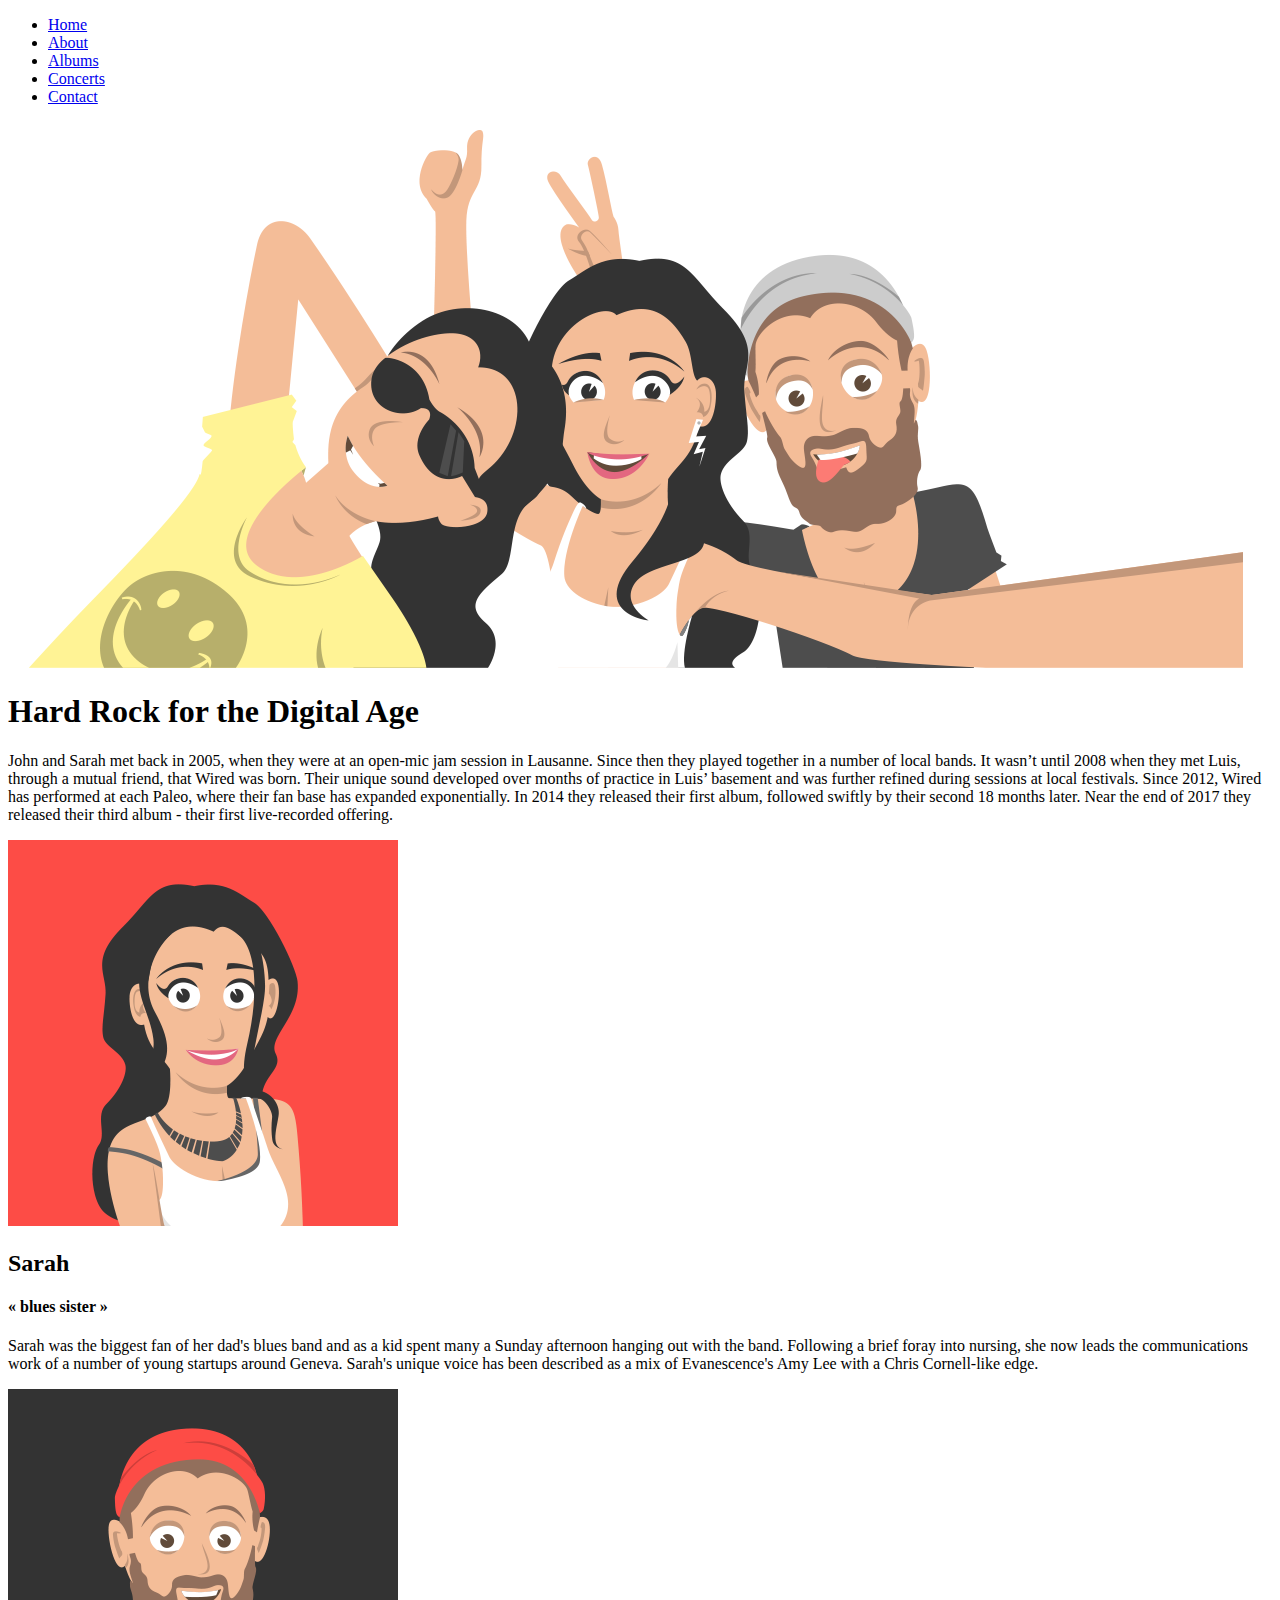
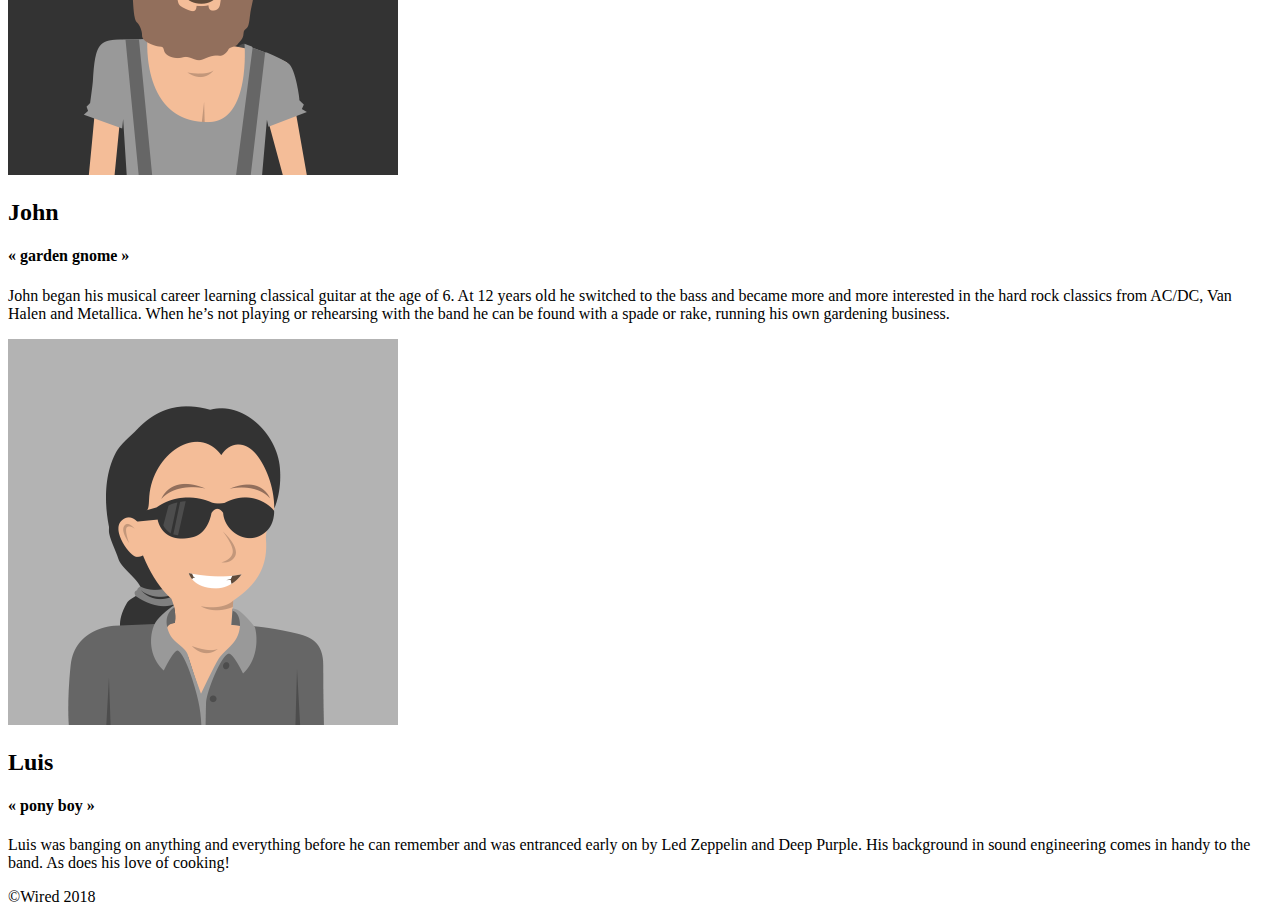
==== about.html @ 7ee89bf9 "all the files at the end of my html course and exercise" ====
<!DOCTYPE html>
<html>
  <head>
    <meta charset="utf-8">
    <title>Wired - About</title>
  </head>
  <body>
    <header>

      <nav>
        <ul>
          <li><a href="index.html">Home</a></li>
          <li><a href="about.html">About</a></li>
          <li><a href="albums.html">Albums</a></li>
          <li><a href="concerts.html">Concerts</a></li>
          <li><a href="contact.html">Contact</a></li>
        </ul>
      </nav>

    </header>

    <div>
        <img src="./images/banner_about.png" alt="The Band Wired"></img>
    </div>

    <div>
      <h1>Hard Rock for the Digital Age</h1>
      <p>John and Sarah met back in 2005, when they were at an open-mic jam session in Lausanne. Since then they played together in a number of local bands. It wasn’t until 2008 when they met Luis, through a mutual friend, that Wired was born. Their unique sound developed over months of practice in Luis’ basement and was further refined during sessions at local festivals. Since 2012, Wired has performed at each Paleo, where their fan base has expanded exponentially. In 2014 they released their first album, followed swiftly by their second 18 months later. Near the end of 2017 they released their third album - their first live-recorded offering.</p>
    </div>
    <div class="">
      <div>
        <img src="./images/sarah.png" alt="Sarah photo"></img>
        <h2>Sarah</h2>
        <h4>« blues sister »</h4>
        <p>Sarah was the biggest fan of her dad's blues band and as a kid spent many a Sunday afternoon hanging out with the band. Following a brief foray into nursing, she now leads the communications work of a number of young startups around Geneva. Sarah's unique voice has been described as a mix of Evanescence's Amy Lee with a Chris Cornell-like edge.</p>
      </div>

      <div>
        <img src="./images/john.png" alt="John photo"></img>
        <h2>John</h2>
        <h4>« garden gnome »</h4>
        <p>John began his musical career learning classical guitar at the age of 6. At 12 years old he switched to the bass and became more and more interested in the hard rock classics from AC/DC, Van Halen and Metallica. When he’s not playing or rehearsing with the band he can be found with a spade or rake, running his own gardening business.</p>
      </div>

      <div>
        <img src="./images/luis.png" alt="Luis photo"></img>
        <h2>Luis</h2>
        <h4>« pony boy »</h4>
        <p>Luis was banging on anything and everything before he can remember and was entranced early on by Led Zeppelin and Deep Purple. His background in sound engineering comes in handy to the band. As does his love of cooking!</p>
      </div>
    </div>

    <footer>
        	&copy;Wired 2018
    </footer>

  </body>
</html>
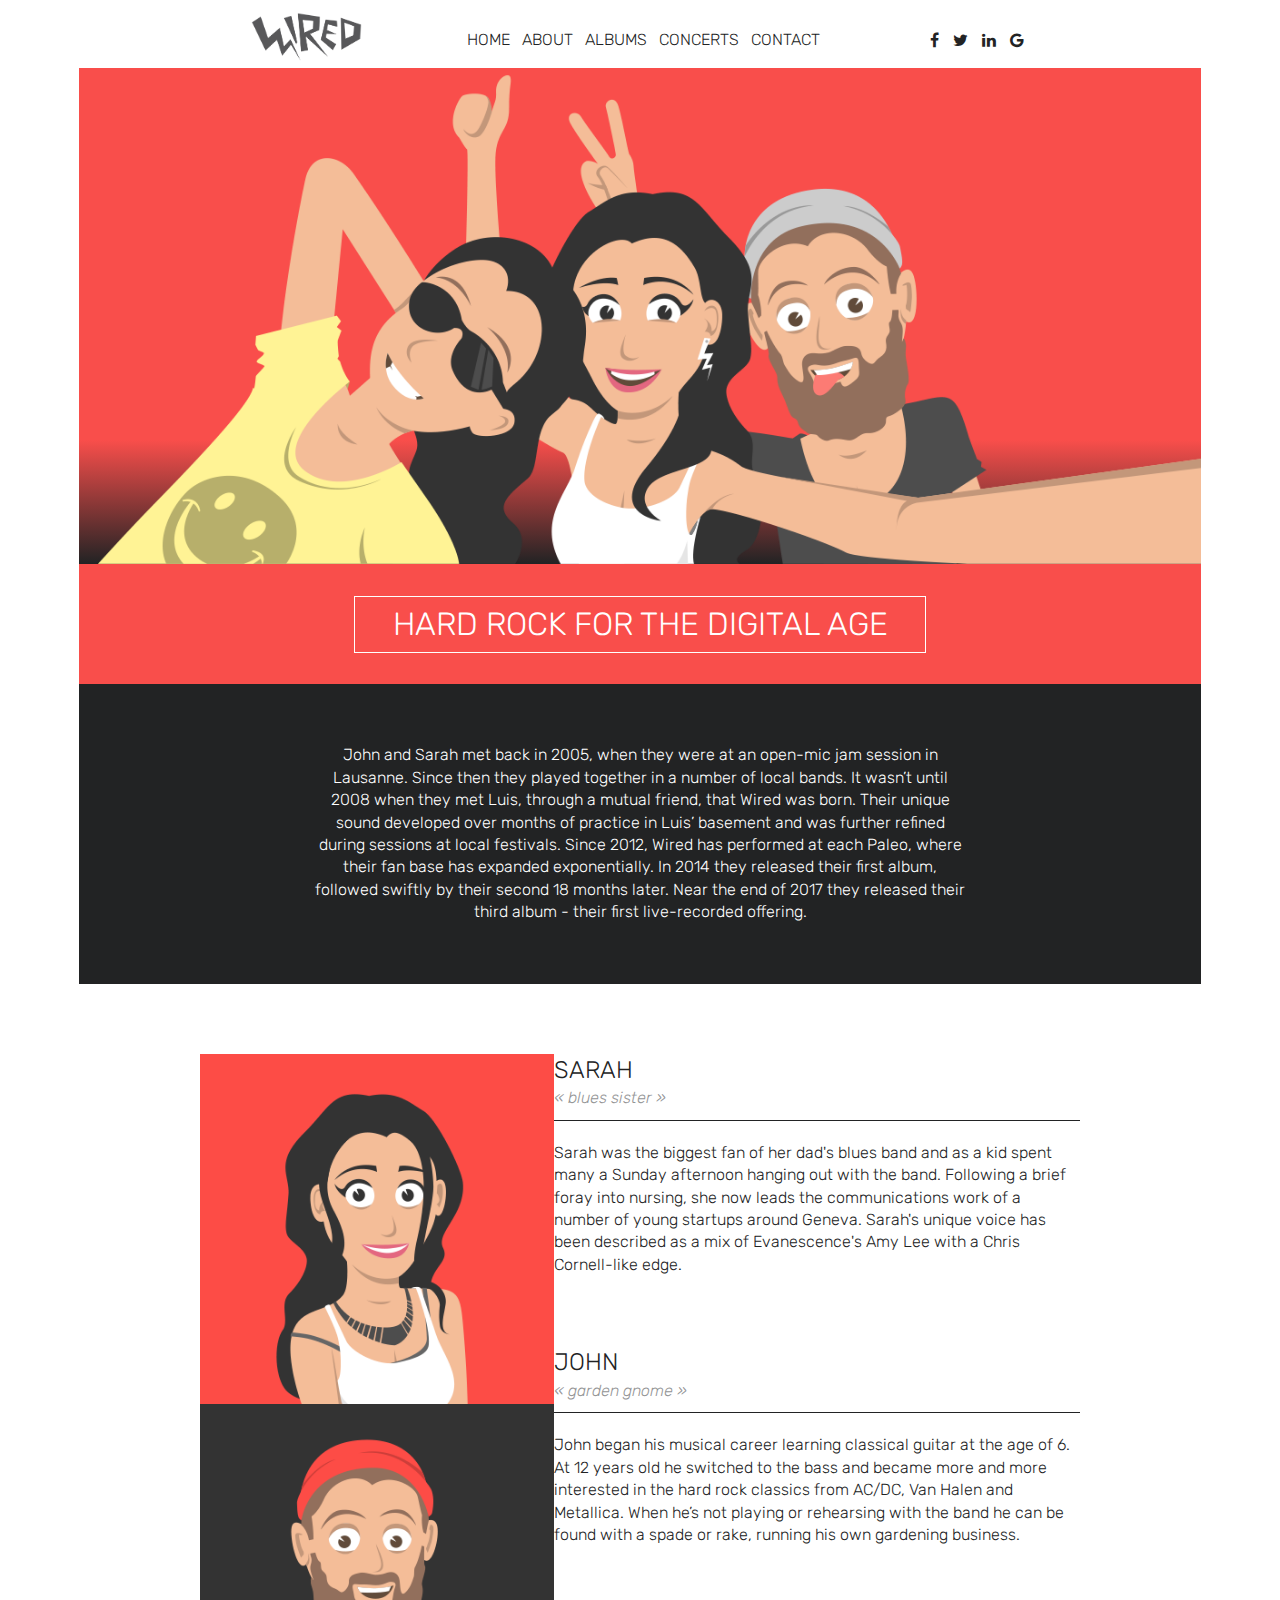
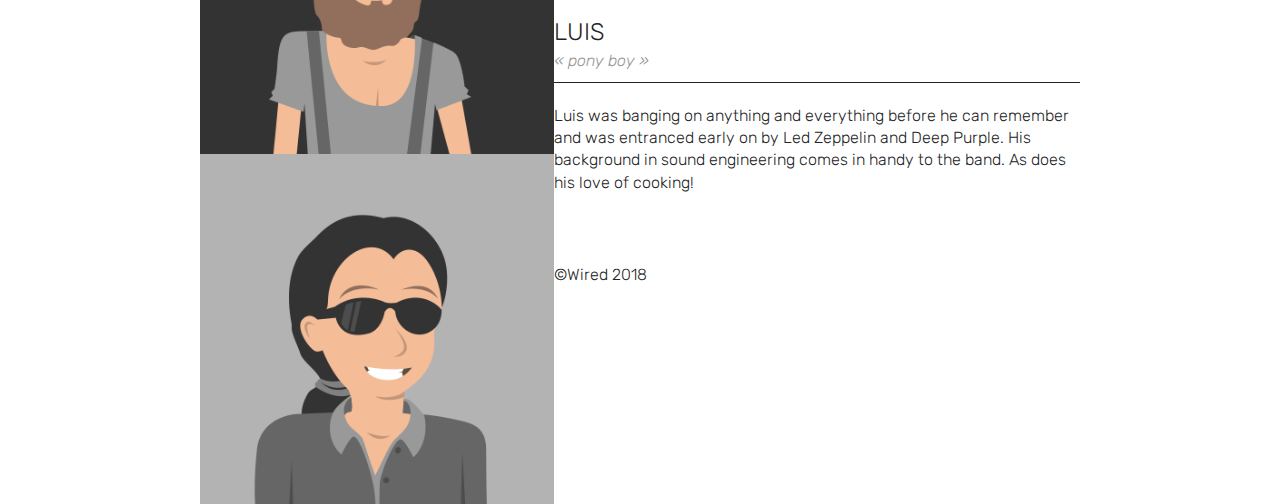
==== commit 35bc0ac5: "working on the about page ongoing" ====
--- a/about.html
+++ b/about.html
@@ -2,10 +2,18 @@
 <html>
   <head>
     <meta charset="utf-8">
+    <link rel="stylesheet" href="https://cdnjs.cloudflare.com/ajax/libs/font-awesome/4.7.0/css/font-awesome.min.css">
+    <link href="https://fonts.googleapis.com/css?family=Rubik&display=swap" rel="stylesheet">
+    <link rel="stylesheet" href="style/components.css">
+    <link rel="stylesheet" href="style/theme.css">
     <title>Wired - About</title>
   </head>
   <body>
     <header>
+
+      <div class="logo-container">
+        <img src="images/logo.png" alt="Wired logo">
+      </div>
 
       <nav>
         <ul>
@@ -17,17 +25,31 @@
         </ul>
       </nav>
 
+      <div class="icons-container">
+        <a href="#" class="fa fa-facebook"></a>
+        <a href="#" class="fa fa-twitter"></a>
+        <a href="#" class="fa fa-linkedin"></a>
+        <a href="#" class="fa fa-google"></a>
+      </div>
+
     </header>
 
-    <div>
-        <img src="./images/banner_about.png" alt="The Band Wired"></img>
+    <div class="about-banner-part">
+      <div class="banner-about">
+          <img src="./images/banner_about.png" alt="The Band Wired"></img>
+      </div>
+
+
+      <div class="h1-about">
+        <h1>Hard Rock for the Digital Age</h1>
+      </div>
+
+      <div class="p-about">
+        <p>John and Sarah met back in 2005, when they were at an open-mic jam session in Lausanne. Since then they played together in a number of local bands. It wasn’t until 2008 when they met Luis, through a mutual friend, that Wired was born. Their unique sound developed over months of practice in Luis’ basement and was further refined during sessions at local festivals. Since 2012, Wired has performed at each Paleo, where their fan base has expanded exponentially. In 2014 they released their first album, followed swiftly by their second 18 months later. Near the end of 2017 they released their third album - their first live-recorded offering.</p>
+      </div>
     </div>
 
-    <div>
-      <h1>Hard Rock for the Digital Age</h1>
-      <p>John and Sarah met back in 2005, when they were at an open-mic jam session in Lausanne. Since then they played together in a number of local bands. It wasn’t until 2008 when they met Luis, through a mutual friend, that Wired was born. Their unique sound developed over months of practice in Luis’ basement and was further refined during sessions at local festivals. Since 2012, Wired has performed at each Paleo, where their fan base has expanded exponentially. In 2014 they released their first album, followed swiftly by their second 18 months later. Near the end of 2017 they released their third album - their first live-recorded offering.</p>
-    </div>
-    <div class="">
+    <div class="bio">
       <div>
         <img src="./images/sarah.png" alt="Sarah photo"></img>
         <h2>Sarah</h2>
@@ -35,14 +57,14 @@
         <p>Sarah was the biggest fan of her dad's blues band and as a kid spent many a Sunday afternoon hanging out with the band. Following a brief foray into nursing, she now leads the communications work of a number of young startups around Geneva. Sarah's unique voice has been described as a mix of Evanescence's Amy Lee with a Chris Cornell-like edge.</p>
       </div>
 
-      <div>
+      <div class="bio">
         <img src="./images/john.png" alt="John photo"></img>
-        <h2>John</h2>
-        <h4>« garden gnome »</h4>
-        <p>John began his musical career learning classical guitar at the age of 6. At 12 years old he switched to the bass and became more and more interested in the hard rock classics from AC/DC, Van Halen and Metallica. When he’s not playing or rehearsing with the band he can be found with a spade or rake, running his own gardening business.</p>
+          <h2>John</h2>
+          <h4>« garden gnome »</h4>
+          <p>John began his musical career learning classical guitar at the age of 6. At 12 years old he switched to the bass and became more and more interested in the hard rock classics from AC/DC, Van Halen and Metallica. When he’s not playing or rehearsing with the band he can be found with a spade or rake, running his own gardening business.</p>
       </div>
 
-      <div>
+      <div class="bio">
         <img src="./images/luis.png" alt="Luis photo"></img>
         <h2>Luis</h2>
         <h4>« pony boy »</h4>
--- a/style/components.css
+++ b/style/components.css
@@ -0,0 +1,102 @@
+/****************************************
+ * Write your code in the sections below!
+ ****************************************/
+
+/* header styles */
+
+header {
+    display: flex;
+    max-width: 880px;
+    width: 100%;
+    margin: 12px auto 0;
+}
+
+header ul {
+    list-style: none;
+    padding: 0;
+}
+
+header ul li {
+    display: inline-block;
+    margin: 0 4px;
+}
+
+.logo-container {
+  margin: auto;
+}
+
+.logo-container img {
+  height: 50px;
+}
+
+.icons-container {
+  margin: auto;
+}
+
+.icons-container a {
+  padding: 5px;
+}
+
+nav {
+  margin: auto;
+}
+
+/* banner styles */
+
+.about-banner-part {
+    max-width: 1122px;
+    margin: auto;
+}
+
+.banner-about {
+  margin: auto;
+  background-image: linear-gradient(#f94e4b 75%, #222324 100%);
+}
+
+.banner-about img {
+  margin: 0;
+  padding: 0;
+  display: block;
+  width: 100%;
+}
+
+.h1-about {
+  background-color: #f94e4b;
+  height: 120px;
+  display: flex;
+  justify-content: center;
+}
+
+.h1-about h1 {
+  max-width: 560px;
+  width: 100%;
+  margin:auto;
+}
+
+.p-about {
+  background-color: #222324;
+}
+
+.p-about p {
+  max-width: 650px;
+  margin: auto;
+  padding: 60px;
+}
+
+/* main content styles */
+
+.bio {
+  max-width: 880px;
+  width: 100%;
+  margin: 70px auto;
+}
+
+.bio img {
+  height: 350px;
+  float: left;
+  clear: both;
+}
+
+/* table styles */
+
+/* footer styles */
--- a/style/theme.css
+++ b/style/theme.css
@@ -0,0 +1,72 @@
+nav {
+  text-transform: uppercase;
+}
+
+body {
+    color: #222324;
+    font-family: 'Rubik', sans-serif;
+    font-weight: 300;
+    line-height: 1.4;
+}
+
+h1, h2, h3, h4 {
+    font-weight: 300;
+}
+
+h1 {
+  text-transform: uppercase;
+  text-align: center;
+  font-size: 32px;
+  color: white;
+  padding: 5px;
+  border: 1px solid white;
+}
+
+.bio h2 {
+  text-transform: uppercase;
+  padding-bottom: 0;
+  margin-bottom: 0;
+}
+
+.bio h4 {
+  font-style: italic;
+  color: #939495;
+  padding-bottom: 10px;
+  padding-top: 0px;
+  margin-top: 0;
+  border-bottom: 1px solid #222324;
+}
+
+main {
+    padding: 65px 0;
+    width: 100%;
+    max-width: 880px;
+    margin: 0 auto;
+}
+
+a {
+    text-decoration: none;
+}
+
+/* unvisited link */
+ a:link {
+    color: #222324;
+}
+/* visited link */
+a:visited {
+    color: #222324;
+}
+/* mouse over link */
+a:hover {
+    color: #222324;
+    text-decoration: underline;
+}
+/* selected link */
+a:active {
+    color: #222324;
+}
+
+.p-about p {
+  color: white;
+  text-align: center;
+}
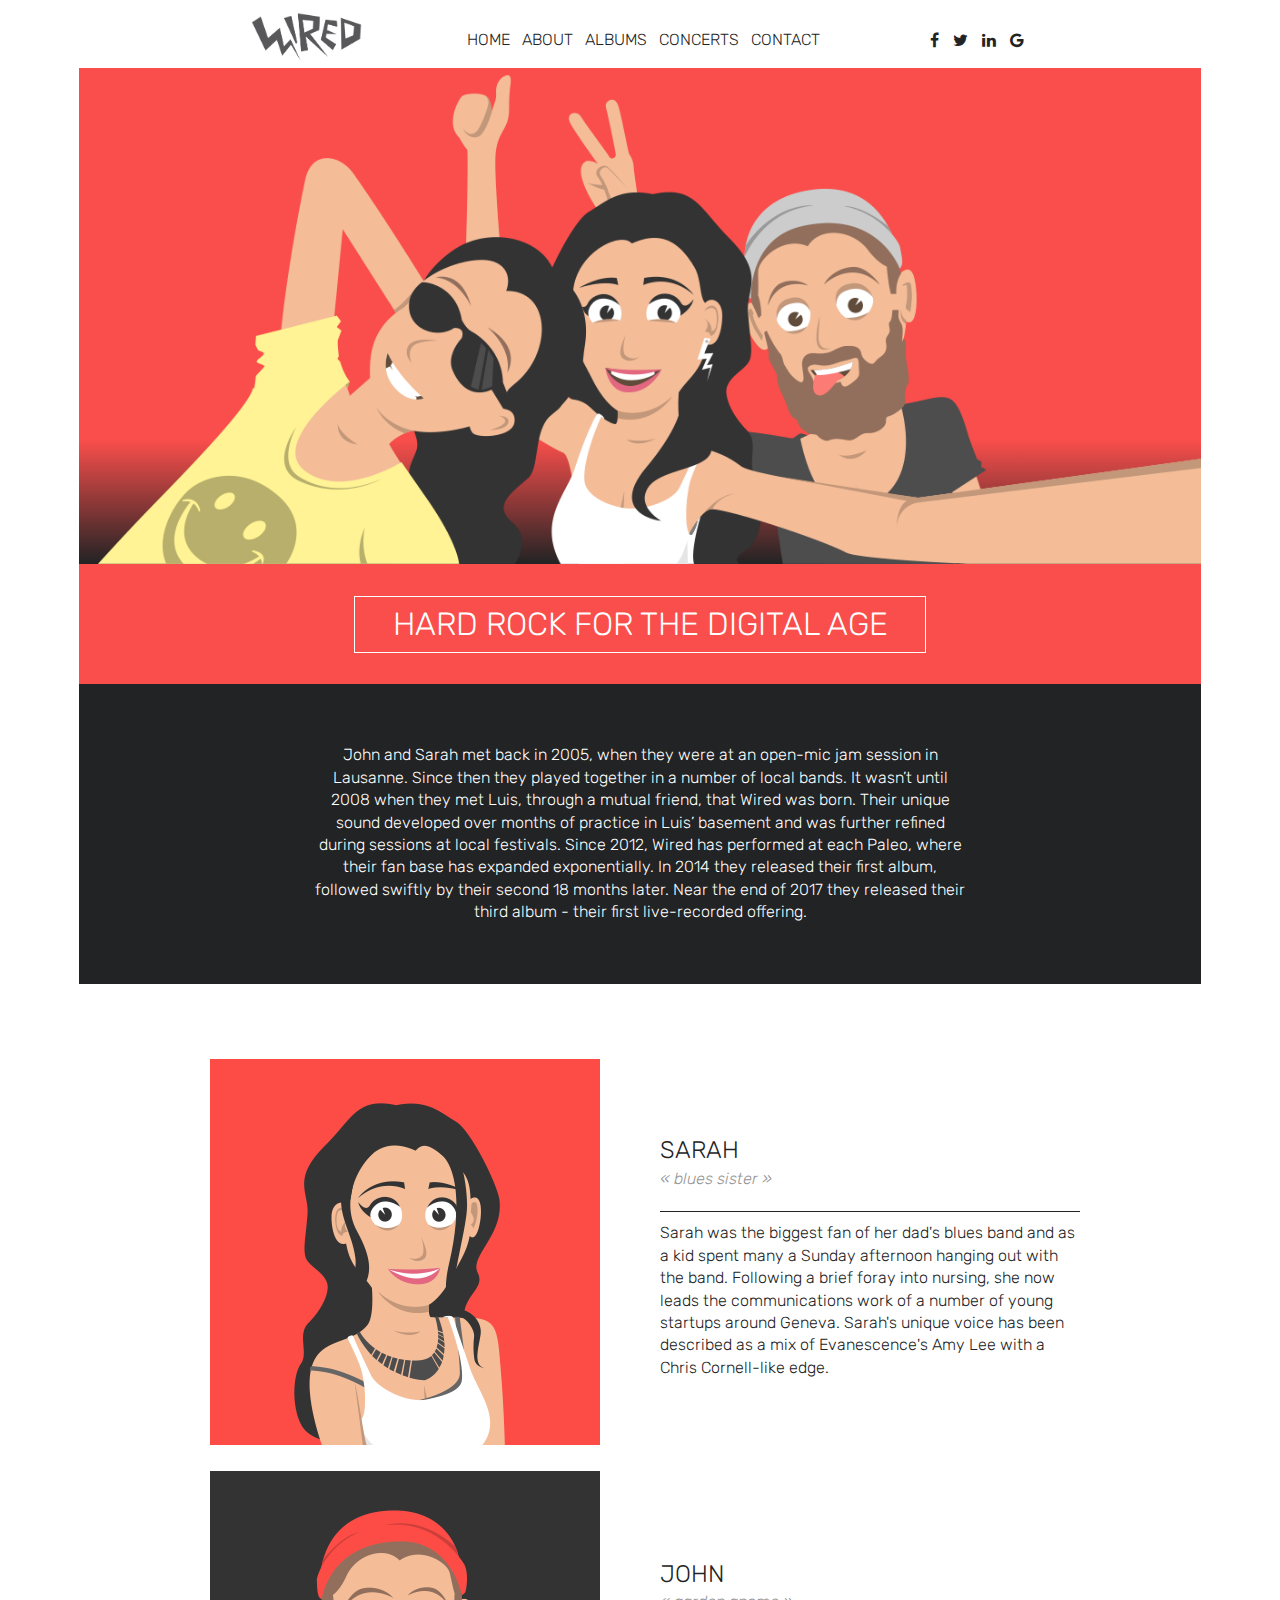
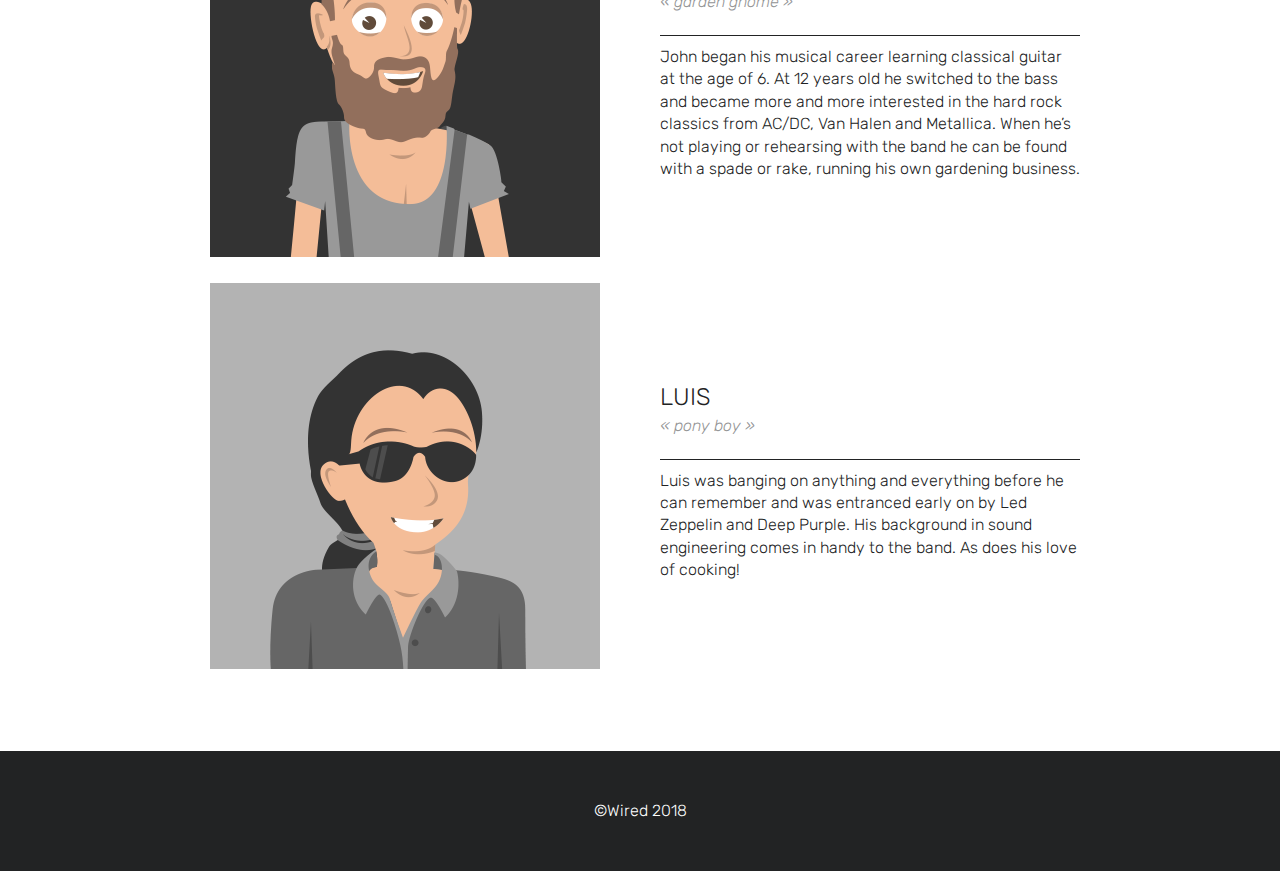
==== commit bf7eccdc: "end exercise css on every page" ====
--- a/about.html
+++ b/about.html
@@ -35,7 +35,8 @@
     </header>
 
     <div class="about-banner-part">
-      <div class="banner-about">
+
+      <div class="banner about">
           <img src="./images/banner_about.png" alt="The Band Wired"></img>
       </div>
 
@@ -47,33 +48,57 @@
       <div class="p-about">
         <p>John and Sarah met back in 2005, when they were at an open-mic jam session in Lausanne. Since then they played together in a number of local bands. It wasn’t until 2008 when they met Luis, through a mutual friend, that Wired was born. Their unique sound developed over months of practice in Luis’ basement and was further refined during sessions at local festivals. Since 2012, Wired has performed at each Paleo, where their fan base has expanded exponentially. In 2014 they released their first album, followed swiftly by their second 18 months later. Near the end of 2017 they released their third album - their first live-recorded offering.</p>
       </div>
+
     </div>
 
-    <div class="bio">
-      <div>
-        <img src="./images/sarah.png" alt="Sarah photo"></img>
-        <h2>Sarah</h2>
-        <h4>« blues sister »</h4>
-        <p>Sarah was the biggest fan of her dad's blues band and as a kid spent many a Sunday afternoon hanging out with the band. Following a brief foray into nursing, she now leads the communications work of a number of young startups around Geneva. Sarah's unique voice has been described as a mix of Evanescence's Amy Lee with a Chris Cornell-like edge.</p>
-      </div>
+      <main>
 
-      <div class="bio">
-        <img src="./images/john.png" alt="John photo"></img>
-          <h2>John</h2>
-          <h4>« garden gnome »</h4>
-          <p>John began his musical career learning classical guitar at the age of 6. At 12 years old he switched to the bass and became more and more interested in the hard rock classics from AC/DC, Van Halen and Metallica. When he’s not playing or rehearsing with the band he can be found with a spade or rake, running his own gardening business.</p>
-      </div>
+        <div class="image-text-container">
 
-      <div class="bio">
-        <img src="./images/luis.png" alt="Luis photo"></img>
-        <h2>Luis</h2>
-        <h4>« pony boy »</h4>
-        <p>Luis was banging on anything and everything before he can remember and was entranced early on by Led Zeppelin and Deep Purple. His background in sound engineering comes in handy to the band. As does his love of cooking!</p>
-      </div>
-    </div>
+          <div class="image-container">
+            <img src="./images/sarah.png" alt="Sarah photo"></img>
+          </div>
+
+          <div class="text-container">
+            <h2>Sarah</h2>
+            <h4>« blues sister »</h4>
+            <p>Sarah was the biggest fan of her dad's blues band and as a kid spent many a Sunday afternoon hanging out with the band. Following a brief foray into nursing, she now leads the communications work of a number of young startups around Geneva. Sarah's unique voice has been described as a mix of Evanescence's Amy Lee with a Chris Cornell-like edge.</p>
+          </div>
+
+        </div>
+
+        <div class="image-text-container">
+
+          <div class="image-container">
+            <img src="./images/john.png" alt="John photo"></img>
+          </div>
+
+          <div class="text-container">
+            <h2>John</h2>
+            <h4>« garden gnome »</h4>
+            <p>John began his musical career learning classical guitar at the age of 6. At 12 years old he switched to the bass and became more and more interested in the hard rock classics from AC/DC, Van Halen and Metallica. When he’s not playing or rehearsing with the band he can be found with a spade or rake, running his own gardening business.</p>
+          </div>
+
+        </div>
+
+        <div class="image-text-container">
+
+          <div class="image-container">
+            <img src="./images/luis.png" alt="Luis photo"></img>
+          </div>
+
+          <div class="text-container">
+            <h2>Luis</h2>
+            <h4>« pony boy »</h4>
+            <p>Luis was banging on anything and everything before he can remember and was entranced early on by Led Zeppelin and Deep Purple. His background in sound engineering comes in handy to the band. As does his love of cooking!</p>
+          </div>
+
+        </div>
+
+    </main>
 
     <footer>
-        	&copy;Wired 2018
+      <p>&copy;Wired 2018</p>
     </footer>
 
   </body>
--- a/style/components.css
+++ b/style/components.css
@@ -3,6 +3,18 @@
  ****************************************/
 
 /* header styles */
+html, body {
+  height: 100%
+}
+
+body {
+  display: flex;
+  flex-direction: column;
+}
+
+main {
+  flex: 1 0 auto;
+}
 
 header {
     display: flex;
@@ -44,24 +56,31 @@
 /* banner styles */
 
 .about-banner-part {
-    max-width: 1122px;
-    margin: auto;
+  max-width: 1122px;
+  margin: auto;
 }
 
-.banner-about {
+.banner {
   margin: auto;
-  background-image: linear-gradient(#f94e4b 75%, #222324 100%);
 }
 
-.banner-about img {
+.banner img {
   margin: 0;
   padding: 0;
   display: block;
   width: 100%;
 }
 
+.banner-home {
+  width: 1122px;
+}
+
+.banner-home img {
+display: block;
+  margin: auto;
+}
+
 .h1-about {
-  background-color: #f94e4b;
   height: 120px;
   display: flex;
   justify-content: center;
@@ -73,11 +92,13 @@
   margin:auto;
 }
 
-.p-about {
-  background-color: #222324;
+.p-about p {
+  max-width: 650px;
+  margin: auto;
+  padding: 60px;
 }
 
-.p-about p {
+.p-about h2 {
   max-width: 650px;
   margin: auto;
   padding: 60px;
@@ -85,18 +106,42 @@
 
 /* main content styles */
 
-.bio {
-  max-width: 880px;
+.image-text-container {
   width: 100%;
-  margin: 70px auto;
+  display: flex;
 }
 
-.bio img {
-  height: 350px;
-  float: left;
-  clear: both;
+.text-container {
+  margin : auto;
+}
+
+.image-home {
+  width: 400px;
 }
 
 /* table styles */
 
+table {
+  width: 100%;
+  border-collapse: collapse;
+  border-top: 1px solid #222324;
+}
+
+table td {
+    border-bottom: 1px solid #222324;
+    padding:5px;
+}
+
 /* footer styles */
+
+footer {
+  height: 120px;
+  display: flex;
+  justify-content: center;
+  flex-shrink: 0;
+}
+
+footer p {
+  width: 100%;
+  margin:auto;
+}
--- a/style/theme.css
+++ b/style/theme.css
@@ -7,6 +7,7 @@
     font-family: 'Rubik', sans-serif;
     font-weight: 300;
     line-height: 1.4;
+    margin: 0;
 }
 
 h1, h2, h3, h4 {
@@ -22,19 +23,22 @@
   border: 1px solid white;
 }
 
-.bio h2 {
+.text-container h2 {
   text-transform: uppercase;
   padding-bottom: 0;
   margin-bottom: 0;
 }
 
-.bio h4 {
+.text-container h4 {
   font-style: italic;
   color: #939495;
-  padding-bottom: 10px;
   padding-top: 0px;
   margin-top: 0;
-  border-bottom: 1px solid #222324;
+}
+
+.text-container p {
+  border-top: 1px solid #222324;
+  padding-top: 10px;
 }
 
 main {
@@ -47,6 +51,12 @@
 a {
     text-decoration: none;
 }
+
+.contact-email, .contact-phone {
+  text-align: center;
+}
+
+
 
 /* unvisited link */
  a:link {
@@ -66,7 +76,50 @@
     color: #222324;
 }
 
+.p-about {
+  background-color: #222324;
+}
+
 .p-about p {
   color: white;
   text-align: center;
 }
+
+.p-about h2 {
+  color: white;
+  text-align: center;
+  text-transform: uppercase;
+}
+
+.image-container img {
+  margin: 10px 60px 10px 10px;
+}
+
+.banner.about, .banner-home {
+  background-image: linear-gradient(#f94e4b 75%, #222324 100%);
+}
+
+.h1-about {
+  background-color: #f94e4b;
+}
+
+footer {
+  background-color: #222324;
+  color: white;
+  text-align: center;
+}
+
+td:first-child {
+  font-weight: bold;
+}
+
+.contact-email a {
+  color: #939495;
+  text-decoration: underline;
+  font-size: 28px;
+  text-transform: uppercase;
+}
+
+.contact-phone a {
+  font-size: 28px;
+}
